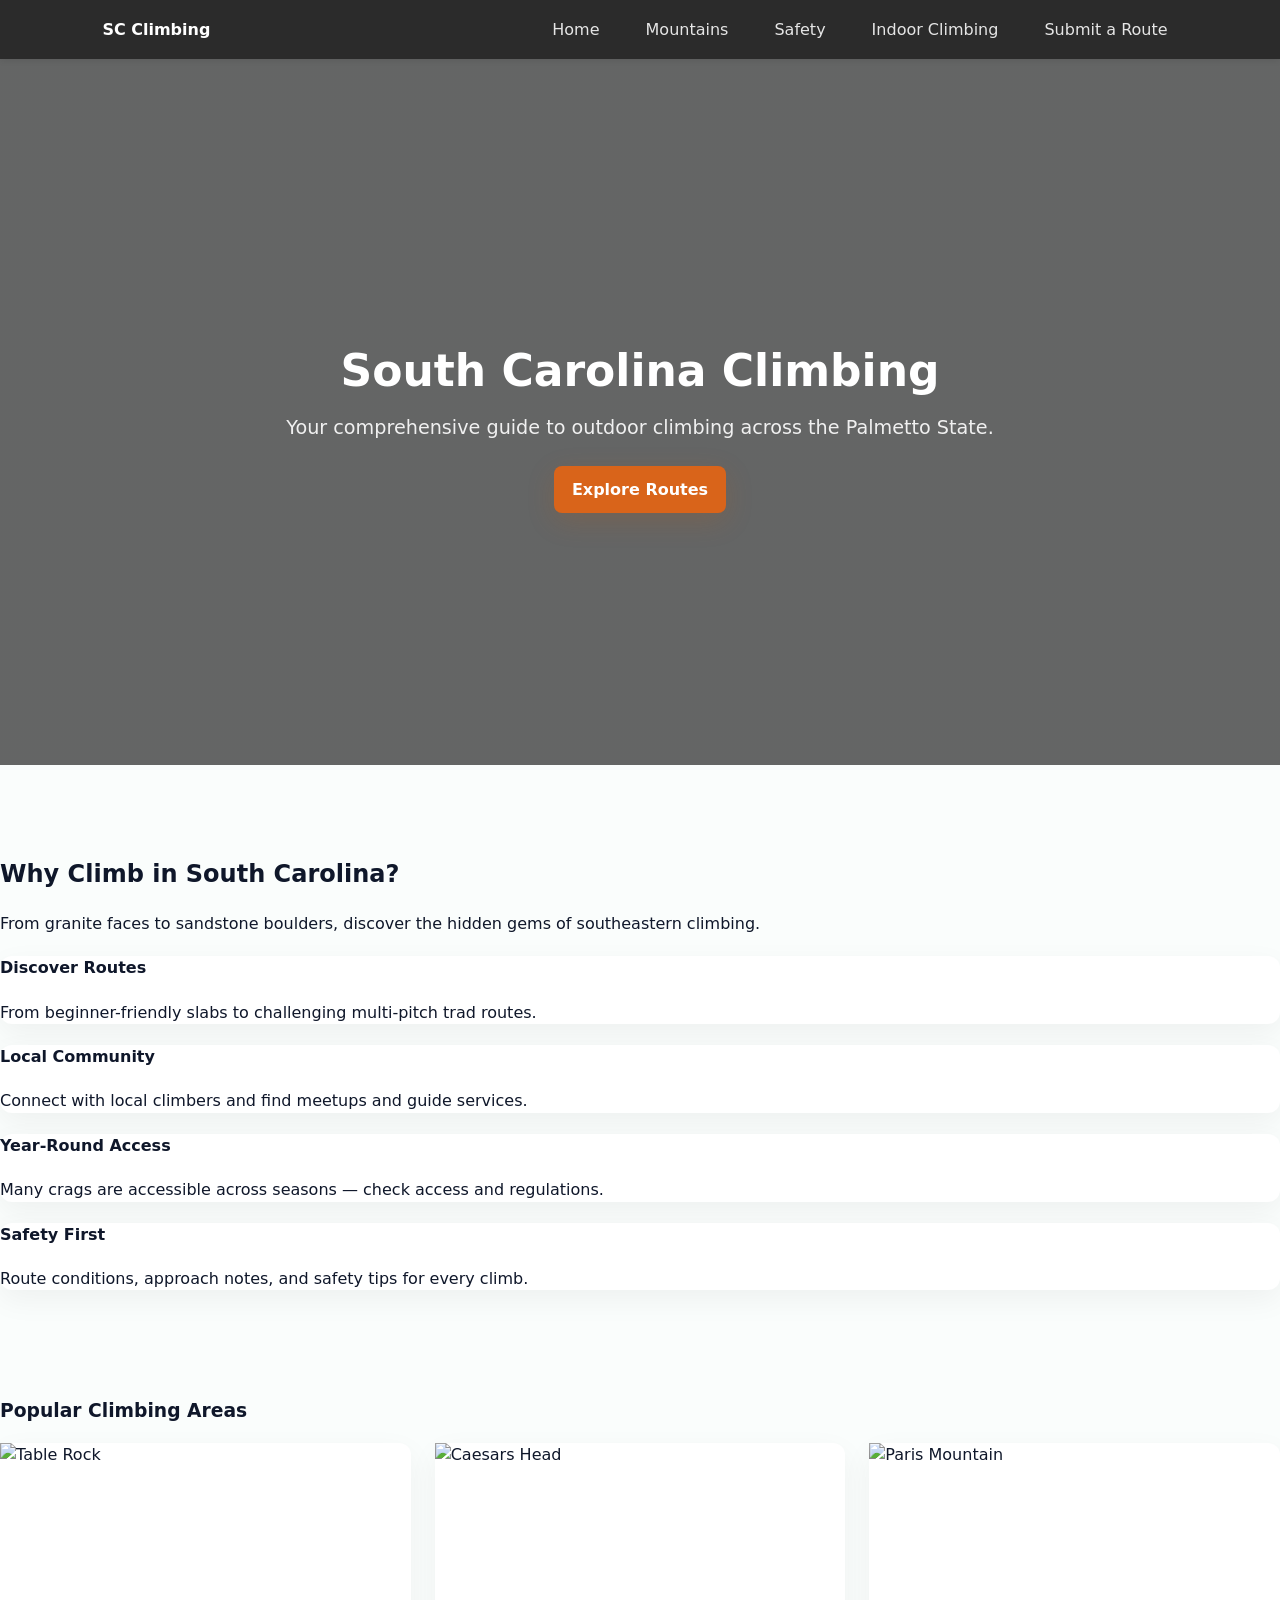
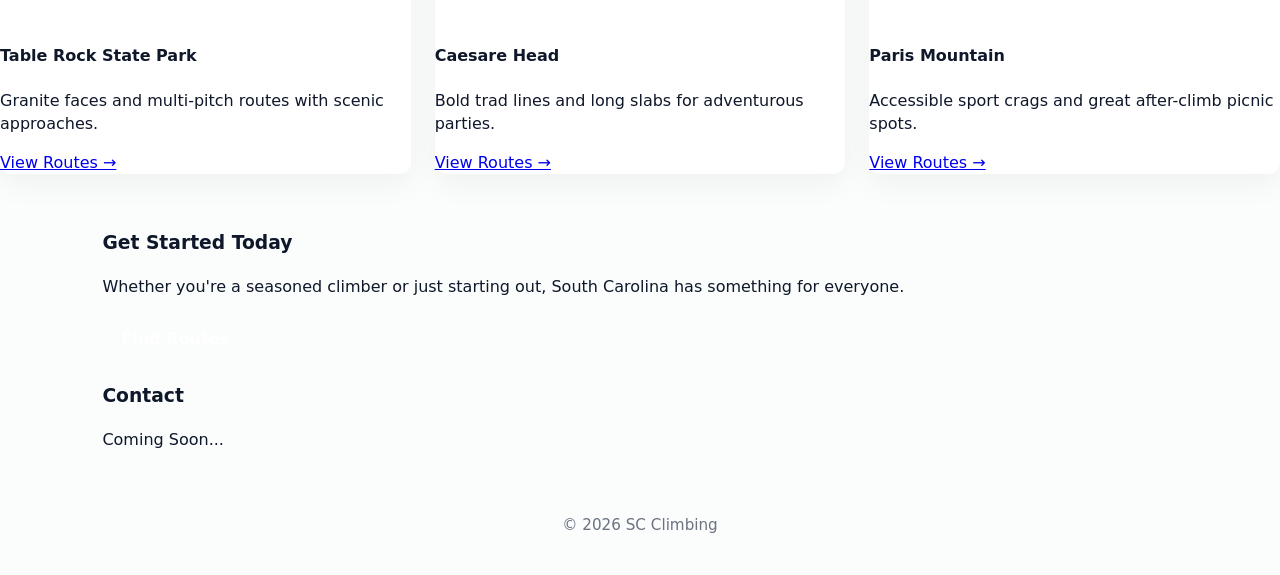
==== index.html @ 52eabcd0 "Add files via upload" ====
<!doctype html>
<html lang="en">
<head>
  <meta charset="utf-8" />
  <meta name="viewport" content="width=device-width,initial-scale=1" />
  <title>South Carolina Climbing</title>
  <link rel="stylesheet" href="combined-styles.css">
</head>
<body>
  <!-- Dark top bar (fixed) -->
  <header class="site-header dark">
  <div class="header-inner container">
    <div class="logo">SC Climbing</div>
    <nav class="main-nav" aria-label="Main Navigation">
      <a href="index.html">Home</a>
      <a href="mountains.html">Mountains</a>
      <a href="safety.html">Safety</a>
      <a href="indoorclimbing.html">Indoor Climbing</a>
      <a href="submit.html">Submit a Route</a>
    </nav>
  </div>
</header>

  <main>
    <!-- Full-bleed hero (background image covers entire width) -->
    <section class="hero" aria-label="Hero">
      <div class="hero-overlay"></div>

      <!-- Keep a centered inner area for content (not full width) -->
      <div class="hero-content container">
        <h1>South Carolina Climbing</h1>
        <p class="lead">Your comprehensive guide to outdoor climbing across the Palmetto State.</p>

        <!-- Only the centered CTA button (search removed) -->
        <div class="hero-ctas">
          <a href="routes.html" class="btn btn-primary">Explore Routes</a>
        </div>
      </div>
    </section>

    <!-- rest of page unchanged -->
    <section class="why container">
      <h2>Why Climb in South Carolina?</h2>
      <p class="muted">From granite faces to sandstone boulders, discover the hidden gems of southeastern climbing.</p>
      <div class="why-cards">
        <article class="why-card">
          <h4>Discover Routes</h4>
          <p>From beginner-friendly slabs to challenging multi-pitch trad routes.</p>
        </article>
        <article class="why-card">
          <h4>Local Community</h4>
          <p>Connect with local climbers and find meetups and guide services.</p>
        </article>
        <article class="why-card">
          <h4>Year-Round Access</h4>
          <p>Many crags are accessible across seasons — check access and regulations.</p>
        </article>
        <article class="why-card">
          <h4>Safety First</h4>
          <p>Route conditions, approach notes, and safety tips for every climb.</p>
        </article>
      </div>
    </section>

    <section class="popular container">
      <h3>Popular Climbing Areas</h3>
      <div class="popular-grid">
        <article class="pop-card">
          <img src="assets/tablerock.jpg" alt="Table Rock"/>
          <div class="pop-body">
            <h4>Table Rock State Park</h4>
            <p>Granite faces and multi-pitch routes with scenic approaches.</p>
            <a class="link-more" href="#">View Routes →</a>
          </div>
        </article>
        <article class="pop-card">
          <img src="assets/Caesars_Head.jpg" alt="Caesars Head"/>
          <div class="pop-body">
            <h4>Caesare Head</h4>
            <p>Bold trad lines and long slabs for adventurous parties.</p>
            <a class="link-more" href="#">View Routes →</a>
          </div>
        </article>
        <article class="pop-card">
          <img src="assets/paris.jpg" alt="Paris Mountain"/>
          <div class="pop-body">
            <h4>Paris Mountain</h4>
            <p>Accessible sport crags and great after-climb picnic spots.</p>
            <a class="link-more" href="#">View Routes →</a>
          </div>
        </article>
      </div>
    </section>

    <section class="get-started">
      <div class="container get-inner">
        <h3>Get Started Today</h3>
        <p>Whether you're a seasoned climber or just starting out, South Carolina has something for everyone.</p>
        <a href="routes.html" class="btn btn-inverse">Find Routes</a>
      </div>
    </section>

    <section id="contact" class="container contact">
      <h3>Contact</h3>
      <p>Coming Soon...</p>
    </section>
  </main>

  <footer class="site-footer">
    <div class="container">
      <p>&copy; 2026 SC Climbing</p>
    </div>
  </footer>
</body>
</html>
---- combined-styles.css ----
/* combined-styles.css
   Merged styles for all pages (index, mountains, safety, indoorclimbing, submit)
   Save this file to your project root and update every HTML <link> to use it.
*/

/* ---------- Root variables ---------- */
:root{
  --accent: #d9641a;    /* primary orange */
  --accent-dark: #d76311;
  --muted: #6b7280;
  --header-dark: #2b2b2b; /* dark header used on index */
  --hero-gray: #2f2f2f;   /* mountains grey hero */
  --page-bg: #fafdfc;
  --card-bg: #ffffff;
  --radius: 12px;
  --max-w: 1200px;
  --header-height: 68px;
  --container-padding: 20px;
}

/* ---------- Reset & base ---------- */
*{box-sizing:border-box}
html,body{height:100%}
body{
  margin:0;
  font-family: Inter, system-ui, -apple-system, 'Segoe UI', Roboto, Arial, Helvetica, sans-serif;
  color:#0f172a;
  background:var(--page-bg);
  line-height:1.45;
  padding-top: var(--header-height); /* space for fixed header */
}

/* Utility container used by both styles */
.container{
  width:100%;
  padding-left:8%;
  padding-right:8%;
  margin:0 auto;
  max-width:1800px;
}

/* Partner "page" wrapper (keeps partner pages layout working) */
.page {
  max-width: 1000px;
  margin: 0 auto;
  background: white;
  min-height: 100vh;
  display: flex;
  flex-direction: column;
}

/* ---------- Header (single unified header, supports both .site-header and .header) ---------- */
/* common base */
.header, .site-header {
  left:0;
  top:0;
  width:100%;
  z-index:1200;
  box-shadow:0 2px 6px rgba(0,0,0,0.08);
}

/* dark fixed header used on index / mountains */
.site-header.dark,
.header.dark {
  background:var(--header-dark);
  color:#fff;
  position:fixed;
  padding:10px 0;
  z-index:1200;
}

/* light fixed header variant (if used) */
.site-header.light,
.header.light {
  background:#fff;
  color:var(--muted);
  position:fixed;
  padding:10px 0;
  z-index:1200;
  border-bottom:0;
}

/* header inner container (space and alignment) */
.header-inner, .header .brand, .header .nav {
  display:flex;
  align-items:center;
}
.header-inner { justify-content:space-between; gap:12px; width:100%; }

/* global logo */
.logo, .brand h2 { font-weight:700; color:inherit; margin:0; }
.site-logo{ width:42px; height:auto; }

/* main nav (index-style) */
.main-nav{
  display:flex;
  gap:8px;
  align-items:center;
}
.main-nav a{
  margin-left:18px;
  text-decoration:none;
  color:rgba(255,255,255,0.88);
  padding:8px 10px;
  border-radius:6px;
}
.site-header.light .main-nav a{ color:var(--muted) }
.main-nav a.active{ background:var(--accent); color:#fff; font-weight:600; }

/* partner nav (older pages) */
.nav{ margin-left:auto; display:flex; gap:10px; align-items:center; }
.nav a{
  color: white;
  text-decoration: none;
  padding: 8px 12px;
  background: #707070;
  border-radius: 4px;
  font-size: 14px;
  display: inline-block;
}
.nav a.active{ background:var(--accent); color:#fff; }

/* ---------- Hero (cover hero used on index) ---------- */
.hero{
  width:100%;
  position:relative;
  margin-top: calc(-1 * var(--header-height));
  padding-top: calc(var(--header-height) + 28px);
  min-height:85vh;
  display:flex;
  align-items:center;
  justify-content:center;
  background-image: url('assets/homebackround.jpg');
  background-size:cover;
  background-position:center;
  color:#fff;
  margin-bottom:36px;
}
.hero-overlay{ position:absolute; inset:0; background:linear-gradient(180deg, rgba(0,0,0,0.6), rgba(0,0,0,0.6)); z-index:1; }
.hero-content{ position:relative; z-index:2; width:100%; padding:0 10%; text-align:center; max-width:none; }
.hero-content h1{ font-size:3.5rem; margin:0 0 16px; line-height:1.05; font-weight:700; }
.lead{ font-size:1.2rem; margin-bottom:24px; color:rgba(255,255,255,0.9); }
.hero-ctas{ display:flex; justify-content:center; }

/* ---------- Mountains grey band hero (no image) ---------- */
.mountains-hero{
  background:var(--hero-gray);
  color:#fff;
  position:relative;
  margin-top: calc(-1 * var(--header-height));
  padding-top: calc(var(--header-height) + 28px);
  padding-bottom:36px;
  min-height:260px;
  margin-bottom:28px;
}
.mountains-hero .container{ position:relative; z-index:2; color:#fff; }

/* ---------- Buttons ---------- */
.btn{ display:inline-block; padding:12px 18px; border-radius:8px; text-decoration:none; font-weight:600; box-shadow:none; }
.btn-primary{ background:var(--accent); color:#fff; box-shadow:0 8px 28px rgba(199,90,0,0.18); }
.btn-inverse{ background:rgba(255,255,255,0.12); color:#fff; border:1px solid rgba(255,255,255,0.08); }

/* ---------- Cards / layout used across pages ---------- */
.why{ padding:36px 0; background:transparent; }
.why-card, .pop-card, .mountain-card, .form-card {
  background:var(--card-bg);
  border-radius:12px;
  box-shadow:0 10px 30px rgba(12,12,12,0.05);
}

/* partner page main content layout */
.hero, .main, .page .main { padding-left:var(--container-padding); padding-right:var(--container-padding); }

/* partner's hero (gray) */
.hero h1{ margin:0; font-size:44px; color:#fff; }

/* partner forms & venue blocks */
.form-card{ background:var(--header-dark); color:#fff; padding:30px; border-radius:6px; max-width:520px; margin:30px auto; }
.form-card label{ display:block; margin-top:12px; color:#eee; font-size:13px; }
.form-card input, .form-card textarea{ width:100%; padding:8px; margin-top:6px; border-radius:4px; border:none; font-size:14px; }
.btn { cursor:pointer; }

/* Popular & card grids (index style) */
.popular{ padding:36px 0; }
.popular-grid{ display:grid; grid-template-columns:repeat(3,1fr); gap:24px; margin-top:18px; }
.pop-card img, .mountain-cover img{ width:100%; height:180px; object-fit:cover; display:block; }

/* Mountain card (index / mountains page) */
.mountain-list{ margin-top:24px; display:flex; flex-direction:column; gap:28px; }
.mountain-card{ border-radius:12px; overflow:hidden; display:grid; grid-template-columns:420px 1fr; gap:0; align-items:stretch; background:#fff; box-shadow:0 10px 30px rgba(12,12,12,0.06); }
.mountain-cover{ position:relative; min-height:260px; overflow:hidden; background:#e9ecef; }
.badge{ position:absolute; left:14px; top:14px; background:var(--accent); color:#fff; padding:6px 10px; border-radius:8px; font-weight:700; z-index:3; box-shadow:0 4px 12px rgba(0,0,0,0.18); }
.mountain-body{ padding:22px 26px; display:flex; flex-direction:column; gap:12px; }
.mountain-body h3{ margin:0; font-size:1.35rem; }
.meta-row{ display:flex; gap:16px; color:var(--muted); font-size:0.95rem; align-items:center; flex-wrap:wrap; }
.tags{ display:flex; gap:10px; flex-wrap:wrap; margin-top:6px; }
.tag{ padding:6px 10px; border-radius:999px; font-size:0.85rem; border:1px solid #eef3f2; background:#fff; color:#333; }

/* Footer */
.site-footer, .footer { padding:24px 0; text-align:center; color:var(--muted); font-size:0.95rem; background:transparent; margin-top:24px; }

/* Accessibility focus */
a:focus, button:focus, input:focus{ outline:3px solid rgba(217,115,0,0.25); outline-offset:2px; }

/* ---------- Responsiveness ---------- */
@media (max-width:1200px){
  .why-cards{ grid-template-columns:repeat(2,1fr); gap:20px; }
  .popular-grid{ grid-template-columns:repeat(2,1fr); gap:20px; }
  .hero-content h1{ font-size:2.4rem; }
  body{ padding-top:62px; }
}
@media (max-width:1000px){
  .mountain-card{ grid-template-columns:1fr; }
  .mountain-cover{ min-height:220px; }
}
@media (max-width:820px){
  .gear-row { flex-direction: column; align-items: flex-start; }
  .nav { display:none; } /* partner mobile: hide partner nav (you can add a mobile toggle later) */
}
@media (max-width:700px){
  .container{ padding-left:6%; padding-right:6%; }
  .hero{ min-height:420px; }
  .hero-content{ padding:48px 8%; }
}
/* ---------- Responsive image fixes (add at end of CSS) ---------- */

/* 1) Default: make all inline <img> responsive and block-level so they never exceed their container */
img {
  max-width: 100%;
  height: auto;
  display: block;         /* removes inline gap and prevents odd baseline spacing */
}

/* 2) Constrain very large images that are direct children of body or top-level sections
   (defensive rule: keeps hero/backgrounds untouched but limits content images) */
body > img,
main > img,
.container > img,
.page > img {
  max-width: 100%;
  height: auto;
  display: block;
}

/* 3) If you have a few images that should be shown full-bleed and large, give them a class
   (e.g. <img class="full-bleed" ...>) and style explicitly. Otherwise the rule above prevents runaway sizes. */
img.full-bleed {
  width: 100%;
  height: auto;
  object-fit: cover;
  display: block;
}

/* 4) Small utility: limit hero <img> usage (if any pages use an <img> inside the hero)
   so hero images keep the cover look but don't blow up vertically */
.hero img,
.mountains-hero img {
  width: 100%;
  height: auto;
  object-fit: cover;
  display: block;
}

/* 5) Optional: add a max-height to guard against extremely tall photos (adjust px or use vh)
   Remove or lower if you prefer taller images. */
.content img, .mountain-body img, img.article-thumb {
  max-height: 65vh; /* images won't exceed 65% of the viewport height */
  width: auto;
  max-width: 100%;
  object-fit: cover;
}
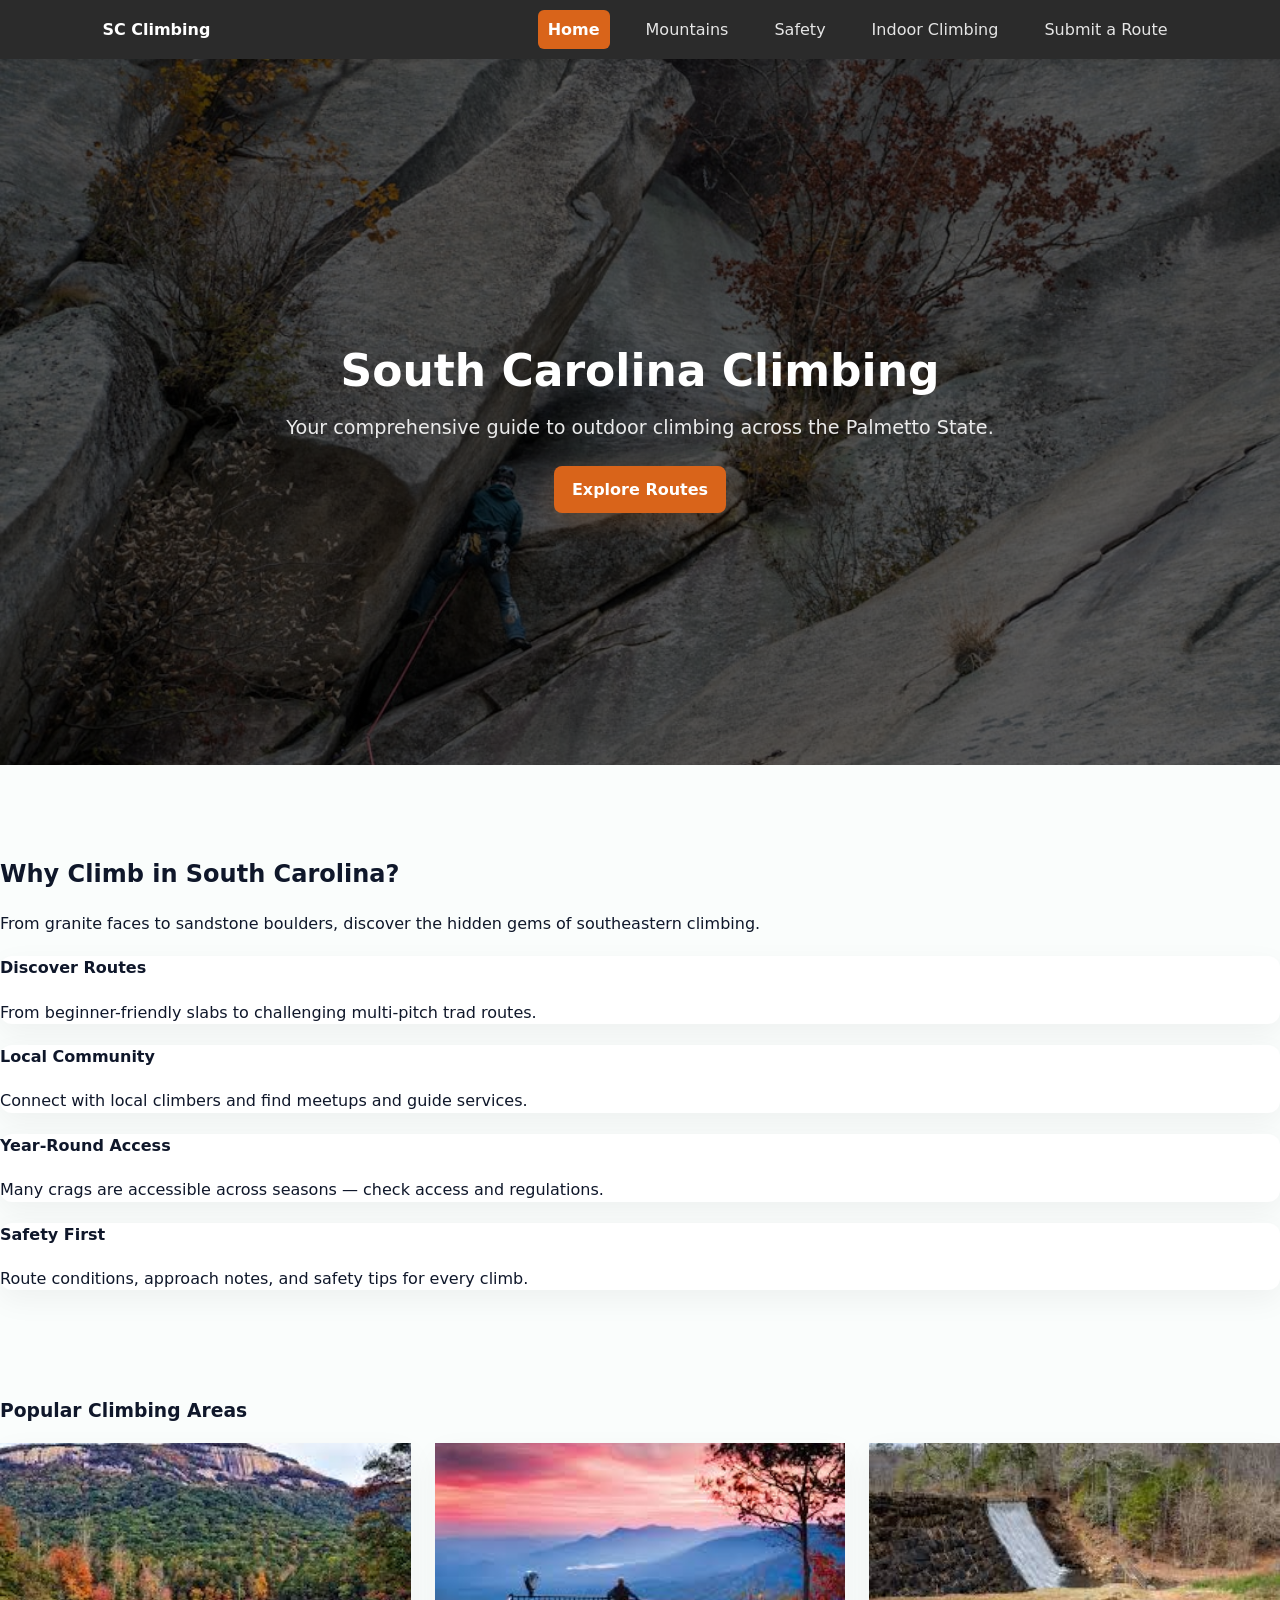
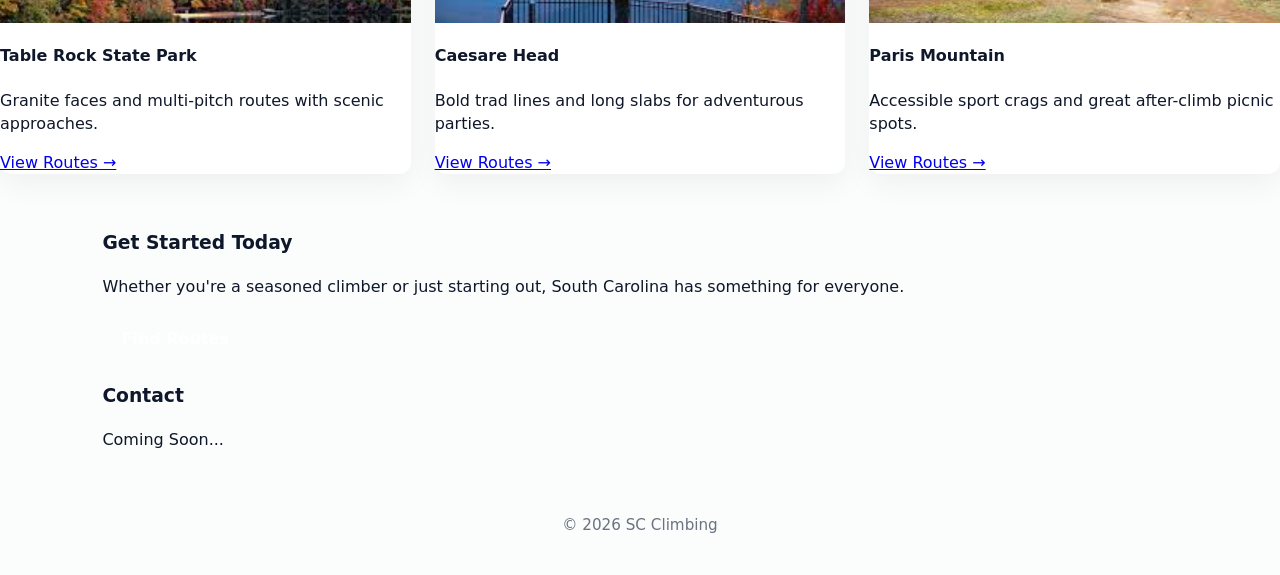
==== commit d9832fa6: "Update index.html" ====
--- a/index.html
+++ b/index.html
@@ -12,7 +12,7 @@
   <div class="header-inner container">
     <div class="logo">SC Climbing</div>
     <nav class="main-nav" aria-label="Main Navigation">
-      <a href="index.html">Home</a>
+      <a href="index.html" class="active">Home</a>
       <a href="mountains.html">Mountains</a>
       <a href="safety.html">Safety</a>
       <a href="indoorclimbing.html">Indoor Climbing</a>
@@ -112,4 +112,4 @@
     </div>
   </footer>
 </body>
-</html>+</html>
--- a/combined-styles.css
+++ b/combined-styles.css
@@ -142,7 +142,7 @@
 .lead{ font-size:1.2rem; margin-bottom:24px; color:rgba(255,255,255,0.9); }
 .hero-ctas{ display:flex; justify-content:center; }
 
-/* ---------- Mountains grey band hero (no image) ---------- */
+/* ---------- mountains grey band hero (no image) ---------- */
 .mountains-hero{
   background:var(--hero-gray);
   color:#fff;
@@ -243,7 +243,7 @@
 }
 
 /* 3) If you have a few images that should be shown full-bleed and large, give them a class
-   (e.g. <img class="full-bleed" ...>) and style explicitly. Otherwise the rule above prevents runaway sizes. */
+   (e.g. <img class="full-bleed" ...>) and style explicitly. mountainswise the rule above prevents runaway sizes. */
 img.full-bleed {
   width: 100%;
   height: auto;
@@ -268,4 +268,134 @@
   width: auto;
   max-width: 100%;
   object-fit: cover;
-}+
+}
+
+/* --------------------
+   Restore original indoor/safety layout & image sizing
+   Place at the end of combined-styles.css so it overrides other rules
+   -------------------- */
+
+:root {
+  --content-max: 1000px;
+  --gear-img-w: 260px;
+  --gear-img-h: 180px;
+}
+
+.main {
+  max-width: none;              
+  margin: 0;                    
+  padding: 30px 8%;             
+}
+
+.section-title {
+  font-size: 40px;
+  margin-top: 30px;
+  color: #111;
+  text-align: left;
+}
+
+.gear-row {
+  display: flex;
+  gap: 30px;
+  margin-bottom: 36px;
+  align-items: center;
+}
+
+.gear-img {
+  width: 600px;                
+  height: 400px;
+  object-fit: cover;
+  border-radius: 6px;
+  display: block;
+  max-width: none;              
+}
+
+.venue-block {
+  display: flex;
+  gap: 28px;
+  align-items: center;
+  margin-bottom: 44px;
+}
+
+.venue-copy {
+  max-width: 520px;
+}
+
+.venue-meta {
+  color: #444;
+  font-size: 14px;
+  margin-top: 8px;
+}
+
+.practices {
+  display: grid;
+  grid-template-columns: repeat(3, auto);
+  gap: 15px 25px;
+  justify-content: center;
+  margin-top: 20px;
+  margin-bottom: 30px;
+}
+
+.practice {
+  border: 2px solid #bbb;
+  padding: 12px 20px;
+  border-radius: 10px;
+  text-align: center;
+  background: white;
+}
+
+.form-card {
+  max-width: 520px;
+  margin: 30px auto;
+}
+
+@media (max-width: 820px) {
+  .gear-row,
+  .venue-block {
+    flex-direction: column;
+    align-items: flex-start;
+  }
+
+  .gear-img {
+  width: var(--gear-img-w);
+  height: var(--gear-img-h);
+  object-fit: cover;
+  border-radius: 6px;
+  display: block;
+
+  /* override global image rule */
+  max-width: none;
+}
+
+  .practices {
+    grid-template-columns: repeat(2, 1fr);
+  }
+}
+
+/* Align main content with the hero (left start like Mountains page) */
+:root {
+  --hero-gutter: 8%;
+}
+
+/* Left-align main content under the full-width hero */
+.main {
+  max-width: var(--content-max);    /* keeps indoor/safety constrained */
+  margin: 0 0 0 calc(var(--hero-gutter)); /* start at hero's left gutter */
+  padding: 30px var(--container-padding);
+}
+
+/* For very large screens keep a sensible max width so content doesn't go too wide */
+@media (min-width: 1600px) {
+  .main {
+    max-width: 1100px;
+  }
+}
+
+/* Center main content ONLY on Submit page */
+.mountains-hero + .main {
+  margin: 0 auto !important;
+}
+
+
+
